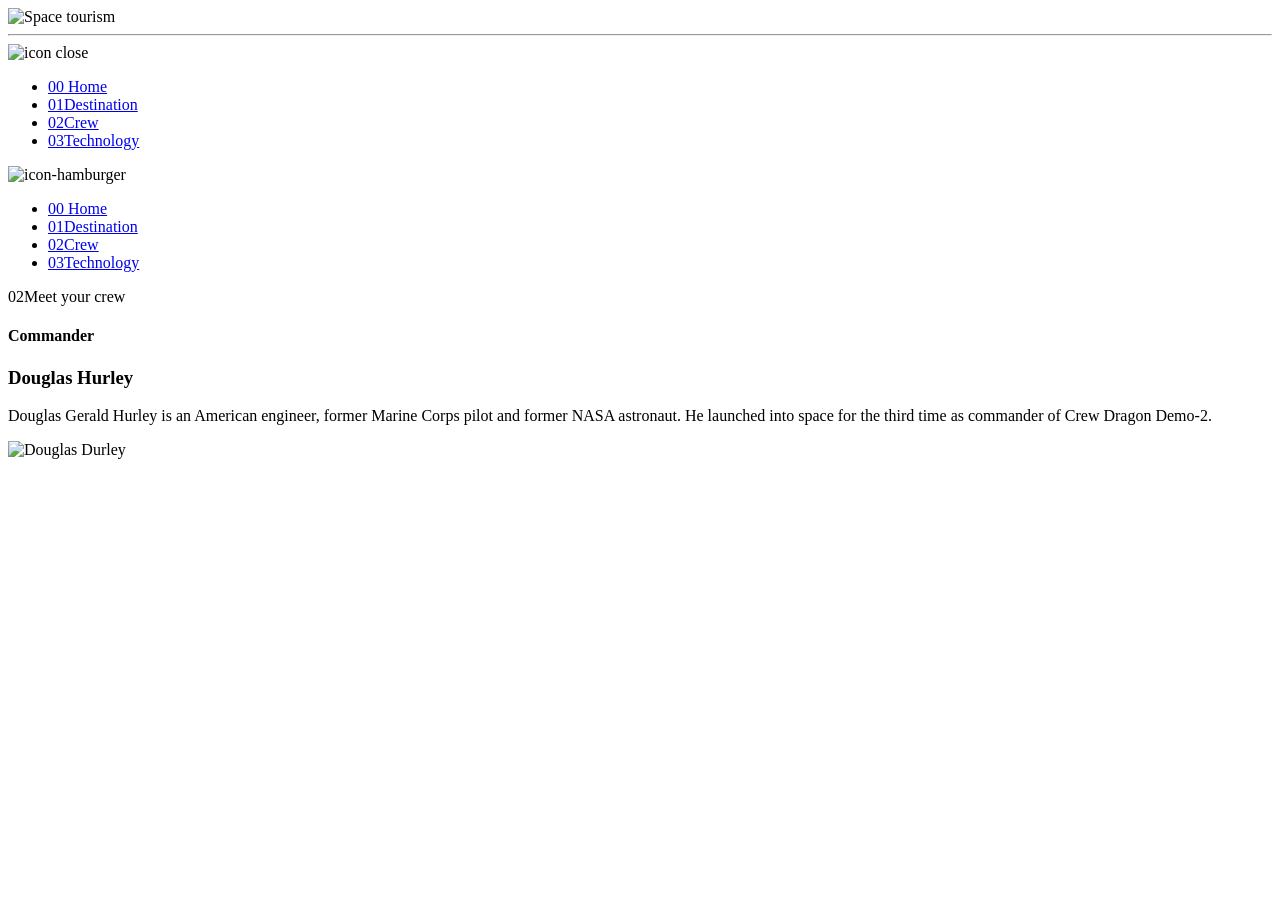
==== crew-commander.html @ 63378a89 "Add files via upload" ====
<!DOCTYPE html>
<html lang="en">
  <meta charset="UTF-8" />
  <meta name="description" content="Frontend Mentor,Space tourism website" />
    <meta
      name="keywords"
      content="Space tourism website, HTML, CSS, JavaScript, SASS, SCSS"
    />
    <meta name="author" content="Frontend Mentor,Coded by sabbir ahmed" />
    <meta name="viewport" content="width=device-width, initial-scale=1.0" />
    <link
      rel="icon"
      type="image/png"
      sizes="32x32"
      href="./assets/favicon-32x32.png"
    />
    <link rel="preconnect" href="https://fonts.googleapis.com" />
    <link rel="preconnect" href="https://fonts.gstatic.com" crossorigin />
    <link
      href="https://fonts.googleapis.com/css2?family=Bellefair&display=swap"
      rel="stylesheet"
    />
    <link
      href="https://fonts.googleapis.com/css2?family=Barlow&display=swap"
      rel="stylesheet"
    />

    <link rel="stylesheet" href="css/style.css" />
    <title>Frontend Mentor | Sabbir Ahmed | Space tourism website</title>
  </head>
  <body>
    <div class="crew-container">
      <header class="header">
        <img src="assets/shared/logo.svg" alt="Space tourism" class="logo" />
        <div class="horizontal-bar">
          <hr />
        </div>
        <div class="nav-bar-mobile nav-mobile-hide">
          <nav class="nav-mobile">
            <img
              src="assets/shared/icon-close.svg"
              alt="icon close"
              class="icon-close"
            />
            <ul class="moble-nav">
              <li class="moble-nav__item">
                <a href="index.html" class="moble-nav__link">
                  <span>00</span> Home
                </a>
              </li>
              <li class="moble-nav__item">
                <a href="destination-moon.html" class="moble-nav__link">
                  <span>01</span>Destination
                </a>
              </li>
              <li class="moble-nav__item">
                <a href="crew-commander.html" class="moble-nav__link active">
                  <span>02</span>Crew
                </a>
              </li>
              <li class="moble-nav__item">
                <a href="technology-vehicle.html" class="moble-nav__link">
                  <span>03</span>Technology
                </a>
              </li>
            </ul>
          </nav>
        </div>
        <div class="nav-bar">
          <img
            src="assets/shared/icon-hamburger.svg"
            alt="icon-hamburger"
            class="icon-hamburger"
          />
          <nav class="nav">
            <ul class="header-nav">
              <li class="header-nav__item">
                <a href="index.html" class="header-nav__link">
                  <span>00</span> Home
                </a>
              </li>
              <li class="header-nav__item">
                <a href="destination-moon.html" class="header-nav__link">
                  <span>01</span>Destination
                </a>
              </li>
              <li class="header-nav__item">
                <a href="crew-commander.html" class="header-nav__link active">
                  <span>02</span>Crew
                </a>
              </li>
              <li class="header-nav__item">
                <a href="technology-vehicle.html" class="header-nav__link">
                  <span>03</span>Technology
                </a>
              </li>
            </ul>
          </nav>
        </div>
      </header>
      <main class="main">
        <div class="crew-details-container">
          <div class="crew-details">
            <div class="subheading-box">
              <div class="subheading-primary">
                <span class="subheading-no">02</span>Meet your crew
              </div>
            </div>
            <div class="crew-details__box">
              <div class="crew-details__information">             
              <h4 class="heading-quartary subheading-color-light">Commander</h4>
              <h3 class="heading-tertiary">Douglas Hurley</h3>
              <div class="paragraph-text-box">
              <p class="paragraph">
                Douglas Gerald Hurley is an American engineer, former Marine Corps pilot 
                and former NASA astronaut. He launched into space for the third time as 
                commander of Crew Dragon Demo-2.
              </p>
            </div>
              <div class="crew-details__options">
               <a href="crew-commander.html" class="options-link atcive"><span class="optins-item"></span></a>
               <a href="crew-specialist.html" class="options-link"><span class="optins-item"></span></a>
               <a href="crew-pilot.html" class="options-link"><span class="optins-item"></span></a>
               <a href="crew-engineer.html" class="options-link"><span class="optins-item"></span></a>
              </div>
            </div>
            <div class="crew-details__img-box">
              <img
                src="/assets/crew/image-douglas-hurley.png"
                alt="Douglas Durley"
                class="crew-details__img"
              />
            </div>
          </div>
          </div>
        </div>
      </main>
      <footer class="footer"></footer>
    </div>
    <script src="/js/script.js"></script>
    <script>
      function myFunction(x) {
        const crewDetailsImg = document.querySelector(
          ".crew-details__img"
        );
        if (x.matches) {
          // If media query matches
          crewDetailsImg.src = "assets/crew/image-douglas-hurley.webp";
          console.log(crewDetailsImg);
        } else {
          crewDetailsImg.src = "assets/crew/image-douglas-hurley.png";
        }
      }
      var x = window.matchMedia("(max-width: 600px)");
      myFunction(x); // Call listener function at run time
      x.addListener(myFunction); // Attach listener function on state changes
    </script>
  </body>
</html>
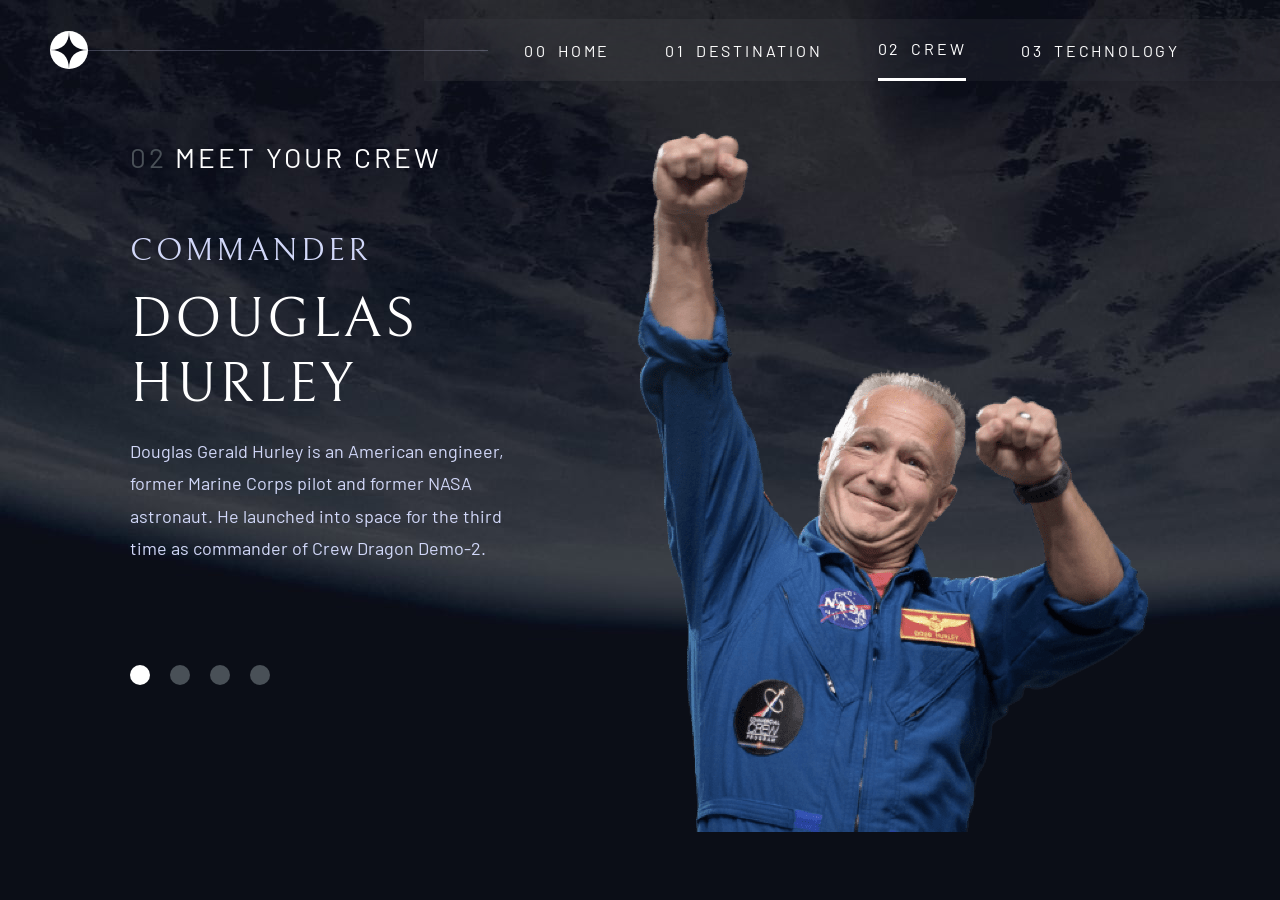
==== commit 4698a52a: "Add files via upload" ====
--- a/crew-commander.html
+++ b/crew-commander.html
@@ -126,7 +126,7 @@
             </div>
             <div class="crew-details__img-box">
               <img
-                src="/assets/crew/image-douglas-hurley.png"
+                src="assets/crew/image-douglas-hurley.png"
                 alt="Douglas Durley"
                 class="crew-details__img"
               />
@@ -137,7 +137,7 @@
       </main>
       <footer class="footer"></footer>
     </div>
-    <script src="/js/script.js"></script>
+    <script src="js/script.js"></script>
     <script>
       function myFunction(x) {
         const crewDetailsImg = document.querySelector(
--- a/css/style.css
+++ b/css/style.css
@@ -0,0 +1,1078 @@
+/*BASE-Base Variables with mixins and palceholders*/
+*,
+*::after,
+*::before {
+  padding: 0;
+  margin: 0;
+  box-sizing: inherit;
+}
+
+html {
+  box-sizing: border-box;
+  font-size: 62.5%;
+}
+@media only screen and (max-width: 75em) {
+  html {
+    font-size: 50%;
+  }
+}
+
+:root {
+  --color-primary: hsl(230, 35%, 7%);
+  --color-primary-dark: #495057;
+  --color-primary-light: hsl(231, 77%, 90%);
+  --color-white: #ffffff;
+  --color-black: #000000;
+  --shadow-dark: 0 2rem 4rem rgba(0, 0, 0, 0.3);
+}
+
+body {
+  font-family: "Barlow", sans-serif;
+  font-weight: 400;
+  font-size: 1.6rem;
+  color: var(--color-white);
+  margin: 0 auto;
+}
+
+.heading-primary {
+  font-family: "Bellefair", serif;
+  font-size: 15rem;
+  text-transform: uppercase;
+  font-weight: 400;
+  margin-bottom: 1.8rem;
+}
+@media only screen and (max-width: 24.44em) {
+  .heading-primary {
+    font-size: 8rem;
+  }
+}
+
+.heading-secondary {
+  font-family: "Bellefair", serif;
+  font-size: 10rem;
+  text-transform: uppercase;
+  font-weight: 400;
+  margin-bottom: 1.8rem;
+}
+@media only screen and (max-width: 37.5em) {
+  .heading-secondary {
+    font-size: 8rem;
+  }
+}
+@media only screen and (max-width: 24.44em) {
+  .heading-secondary {
+    font-size: 5.6rem;
+  }
+}
+
+.heading-tertiary {
+  font-family: "Bellefair", serif;
+  font-size: 5.6rem;
+  text-transform: uppercase;
+  font-weight: 400;
+  letter-spacing: 3px;
+  margin-bottom: 1.8rem;
+}
+@media only screen and (max-width: 37.5em) {
+  .heading-tertiary {
+    font-size: 3.2rem;
+  }
+}
+@media only screen and (max-width: 24.44em) {
+  .heading-tertiary {
+    font-size: 2.4rem;
+  }
+}
+
+.heading-quartary {
+  font-family: "Bellefair", serif;
+  font-size: 3.2rem;
+  text-transform: uppercase;
+  font-weight: 400;
+  letter-spacing: 3px;
+  margin-bottom: 1.8rem;
+}
+@media only screen and (max-width: 56.25em) {
+  .heading-quartary {
+    font-size: 2rem;
+  }
+}
+@media only screen and (max-width: 24.44em) {
+  .heading-quartary {
+    font-size: 1.6rem;
+  }
+}
+
+.subheading-primary {
+  font-size: 2.8rem;
+  text-transform: uppercase;
+  font-weight: 400;
+  letter-spacing: 3px;
+  margin-bottom: 1.8rem;
+}
+@media only screen and (max-width: 56.25em) {
+  .subheading-primary {
+    font-size: 2rem;
+  }
+}
+@media only screen and (max-width: 24.44em) {
+  .subheading-primary {
+    font-size: 1.4rem;
+    letter-spacing: 1px;
+  }
+}
+
+.subheading-no {
+  color: var(--color-primary-dark);
+  margin-right: 0.8rem;
+}
+
+.subheading-color-light {
+  color: var(--color-primary-light);
+}
+
+.subheading-heading-secondary {
+  font-family: Barlow;
+  font-size: 18px;
+  font-weight: 400;
+  line-height: 32px;
+  letter-spacing: 0px;
+  text-align: left;
+  font-size: 1.4rem;
+  color: var(--color-primary-light);
+  text-transform: uppercase;
+  font-weight: 400;
+  letter-spacing: 3px;
+  margin-bottom: 1.8rem;
+}
+
+.paragraph-text-box {
+  width: 75%;
+}
+@media only screen and (max-width: 56.25em) {
+  .paragraph-text-box {
+    width: 50%;
+  }
+}
+@media only screen and (max-width: 37.5em) {
+  .paragraph-text-box {
+    width: 100%;
+  }
+}
+
+.paragraph {
+  font-size: 1.8rem;
+  line-height: 1.8;
+  color: var(--color-primary-light);
+}
+
+.text-center {
+  text-align: center;
+}
+
+.image {
+  width: 100%;
+  background-position: center center;
+  background-size: cover;
+  background-repeat: no-repeat;
+}
+
+.image {
+  background-image: url("");
+}
+
+/*FRAMEWORK-Structure and layout files*/
+.home-container {
+  width: 100%;
+  min-height: 100vh;
+  margin: 0 auto;
+  background-image: url("../assets/home/background-home-desktop.jpg");
+  background-size: cover;
+  background-repeat: no-repeat;
+}
+@media only screen and (max-width: 56.25em) {
+  .home-container {
+    background-position: center center;
+    background-size: cover;
+    background-image: url("../assets/home/background-home-tablet.jpg");
+  }
+}
+@media only screen and (max-width: 37.5em) {
+  .home-container {
+    background-image: url("../assets/home/background-home-mobile.jpg");
+  }
+}
+
+.header {
+  height: 10rem;
+  margin: 0 0 0 5rem;
+}
+@media only screen and (max-width: 56.25em) {
+  .header {
+    height: 6.4rem;
+  }
+}
+@media only screen and (max-width: 37.5em) {
+  .header {
+    margin: 0 0 0 2rem;
+  }
+}
+
+.destination-container {
+  width: 100%;
+  min-height: 100vh;
+  margin: 0 auto;
+  background-image: url("../assets/destination/background-destination-desktop.jpg");
+  background-size: cover;
+  background-repeat: no-repeat;
+}
+@media only screen and (max-width: 56.25em) {
+  .destination-container {
+    background-position: center center;
+    background-size: cover;
+    background-image: url("/assets/destination/background-destination-tablet.jpg");
+  }
+}
+@media only screen and (max-width: 37.5em) {
+  .destination-container {
+    background-image: url("/assets/destination/background-destination-mobile.jpg");
+  }
+}
+
+.destination-details-container {
+  max-width: 144rem;
+  margin: 0 14rem;
+}
+@media only screen and (max-width: 56.25em) {
+  .destination-details-container {
+    margin: 0;
+  }
+}
+@media only screen and (max-width: 37.5em) {
+  .destination-details-container {
+    margin: 0 5rem;
+  }
+}
+@media only screen and (max-width: 37.5em) {
+  .destination-details-container {
+    margin: 0 2rem;
+  }
+}
+
+.crew-container {
+  width: 100%;
+  min-height: 100vh;
+  margin: 0 auto;
+  background-image: url("/assets/crew/background-crew-desktop.jpg");
+  background-size: cover;
+  background-repeat: no-repeat;
+}
+@media only screen and (max-width: 56.25em) {
+  .crew-container {
+    background-position: center center;
+    background-size: cover;
+    background-image: url("/assets/crew/background-crew-tablet.jpg");
+  }
+}
+@media only screen and (max-width: 37.5em) {
+  .crew-container {
+    background-image: url("/assets/crew/background-crew-mobile.jpg");
+  }
+}
+
+.crew-details-container {
+  max-width: 144rem;
+  margin: 0 13rem;
+}
+@media only screen and (max-width: 56.25em) {
+  .crew-details-container {
+    margin: 0 5rem;
+  }
+}
+@media only screen and (max-width: 37.5em) {
+  .crew-details-container {
+    margin: 0 2rem;
+  }
+}
+
+.technology-container {
+  width: 100%;
+  min-height: 100vh;
+  margin: 0 auto;
+  background-image: url("../assets/technology/background-technology-desktop.jpg");
+  background-size: cover;
+  background-repeat: no-repeat;
+}
+@media only screen and (max-width: 56.25em) {
+  .technology-container {
+    background-position: center center;
+    background-size: cover;
+    background-image: url("../assets/technology/background-technology-tablet.jpg");
+  }
+}
+@media only screen and (max-width: 37.5em) {
+  .technology-container {
+    background-image: url("../assets/technology/background-technology-mobile.jpg");
+  }
+}
+
+.technology-details-container {
+  max-width: 144rem;
+  margin: 0 0 0 13rem;
+}
+@media only screen and (max-width: 56.25em) {
+  .technology-details-container {
+    margin: 0;
+  }
+}
+
+/*Component-header and another files*/
+.header {
+  margin: 0 auto;
+  font-size: 1.6rem;
+  display: flex;
+  justify-content: space-between;
+  align-items: center;
+}
+.header .logo {
+  height: 3.8rem;
+  cursor: pointer;
+  transition: all 0.2s;
+  margin-left: 5rem;
+}
+.header .logo:hover {
+  transform: translateY(-2px) scale(1.08);
+}
+@media only screen and (max-width: 56.25em) {
+  .header .logo {
+    margin-top: 2rem;
+  }
+}
+@media only screen and (max-width: 37.5em) {
+  .header .logo {
+    margin-left: 3rem;
+  }
+}
+@media only screen and (max-width: 90em) {
+  .header .horizontal-bar {
+    width: 48rem;
+    margin-right: -5%;
+    z-index: 300;
+  }
+}
+@media only screen and (max-width: 56.25em) {
+  .header .horizontal-bar {
+    display: none;
+    opacity: 0;
+    height: 0;
+    width: 0;
+  }
+}
+.header hr {
+  border: none;
+  border-bottom: 1px solid var(--color-primary-light);
+  background: #ffffff;
+  mix-blend-mode: normal;
+  opacity: 0.25;
+}
+.header .icon-hamburger {
+  display: none;
+  opacity: 0;
+  height: 0;
+  width: 0;
+}
+@media only screen and (max-width: 37.5em) {
+  .header .icon-hamburger {
+    display: block;
+    opacity: 1;
+    height: 2.8rem;
+    width: auto;
+    margin-top: 2rem;
+    margin-right: 3rem;
+  }
+  .header .icon-hamburger:hover {
+    transform: translateY(-2px) scale(1.08);
+  }
+}
+.header .nav {
+  background: rgba(255, 255, 255, 0.04);
+  backdrop-filter: blur(4.77rem);
+  padding: 0 10rem;
+}
+@media only screen and (max-width: 56.25em) {
+  .header .nav {
+    padding: 0 5rem;
+  }
+}
+@media only screen and (max-width: 37.5em) {
+  .header .nav {
+    display: none;
+    opacity: 0;
+    height: 0;
+    width: 0;
+  }
+}
+.header .header-nav {
+  list-style: none;
+  display: flex;
+  align-items: center;
+  gap: 5rem;
+}
+@media only screen and (max-width: 56.25em) {
+  .header .header-nav {
+    gap: 4rem;
+  }
+}
+.header .header-nav__item {
+  position: relative;
+  color: var(--color-white);
+}
+.header .header-nav__item:not(:last-child) {
+  margin-right: 0.5rem;
+}
+.header .header-nav__item::before {
+  content: "";
+  position: absolute;
+  top: 0;
+  left: 0;
+  height: 100%;
+  width: 1px;
+  border-bottom: 3px solid var(--color-white);
+  transform: scaleY(0);
+  transition: transform 0.2s, width 0.4s cubic-bezier(1, 0, 0, 1) 0.2s,
+    background-color 0.2s;
+}
+.header .header-nav__item:hover::before {
+  transform: scaleY(1);
+  width: 100%;
+}
+.header .header-nav__item:active::before {
+  background-color: var(--color-white);
+}
+.header .header-nav__link:link,
+.header .header-nav__link:visited {
+  font-size: 1.6rem;
+  letter-spacing: 2.8px;
+  color: var(--color-white);
+  text-decoration: none;
+  text-transform: uppercase;
+  display: block;
+  padding: 2rem 0;
+  display: flex;
+  align-items: center;
+  gap: 1rem;
+  position: relative;
+  z-index: 100;
+}
+@media only screen and (max-width: 56.25em) {
+  .header .header-nav__link:link span,
+  .header .header-nav__link:visited span {
+    display: none;
+  }
+}
+.header .header-nav__link:hover,
+.header .header-nav__link:active {
+  color: var(--color-white);
+}
+.header .active {
+  border-bottom: 3px solid var(--color-white);
+}
+
+.nav-bar-mobile {
+  display: flex;
+  flex-direction: column;
+  position: absolute;
+  top: 0;
+  right: 0;
+}
+.nav-bar-mobile .icon-close {
+  width: 2rem;
+  height: auto;
+  position: relative;
+  top: 2rem;
+  left: 22rem;
+  margin-bottom: 10rem;
+  cursor: pointer;
+}
+.nav-bar-mobile .nav-mobile {
+  background: rgba(255, 255, 255, 0.04);
+  backdrop-filter: blur(4.77rem);
+  padding: 0 10rem 0 4rem;
+  width: 100%;
+  height: 100vh;
+  z-index: 400;
+}
+.nav-bar-mobile .moble-nav {
+  list-style: none;
+  display: flex;
+  flex-direction: column;
+  align-items: flex-start;
+  gap: 2rem;
+}
+.nav-bar-mobile .moble-nav__item {
+  position: relative;
+  color: var(--color-white);
+}
+.nav-bar-mobile .moble-nav__item:not(:last-child) {
+  margin-right: 0.5rem;
+}
+.nav-bar-mobile .moble-nav__item::before {
+  content: "";
+  position: absolute;
+  top: 0;
+  left: 0;
+  height: 100%;
+  width: 1px;
+  border-bottom: 3px solid var(--color-white);
+  transform: scaleY(0);
+  transition: transform 0.2s, width 0.4s cubic-bezier(1, 0, 0, 1) 0.2s,
+    background-color 0.2s;
+}
+.nav-bar-mobile .moble-nav__item:hover::before {
+  transform: scaleY(1);
+  width: 100%;
+}
+.nav-bar-mobile .moble-nav__item:active::before {
+  background-color: var(--color-white);
+}
+.nav-bar-mobile .moble-nav__link:link,
+.nav-bar-mobile .moble-nav__link:visited {
+  font-size: 1.6rem;
+  letter-spacing: 2.8px;
+  color: var(--color-white);
+  text-decoration: none;
+  text-transform: uppercase;
+  display: block;
+  padding: 2rem 0;
+  display: flex;
+  align-items: center;
+  gap: 1rem;
+  position: relative;
+  z-index: 100;
+}
+.nav-bar-mobile .moble-nav__link:hover,
+.nav-bar-mobile .moble-nav__link:active {
+  color: var(--color-white);
+}
+.nav-bar-mobile .active {
+  border-bottom: 3px solid var(--color-white);
+}
+
+.nav-mobile-hide {
+  visibility: hidden;
+  opacity: 0;
+  transition: all 0.2s;
+}
+
+@media only screen and (max-width: 37.5em) {
+  .nav-mobile-show {
+    visibility: visible;
+    opacity: 1;
+    transition: all 0.2s;
+  }
+}
+
+.hero {
+  max-width: 144rem;
+  display: flex;
+  align-items: center;
+  justify-content: center;
+  margin: 0 15rem;
+  gap: 20rem;
+}
+@media only screen and (max-width: 69em) {
+  .hero {
+    gap: 15rem;
+    margin: 0 10rem;
+  }
+}
+@media only screen and (max-width: 56.25em) {
+  .hero {
+    gap: 0;
+    margin: 0;
+    flex-direction: column;
+    text-align: center;
+  }
+}
+.hero__text-box {
+  flex: 1;
+  margin: 15rem 0;
+}
+@media only screen and (max-width: 37.5em) {
+  .hero__text-box {
+    margin-top: 8rem;
+    margin-bottom: 10rem;
+  }
+}
+.hero .paragraph-text-box {
+  width: 100%;
+  display: inline-block;
+}
+@media only screen and (max-width: 56.25em) {
+  .hero .paragraph-text-box {
+    width: 50%;
+  }
+}
+@media only screen and (max-width: 37.5em) {
+  .hero .paragraph-text-box {
+    width: 90%;
+  }
+}
+.hero__cta {
+  flex: 1;
+  display: flex;
+  align-items: center;
+  justify-content: center;
+  margin: 15rem 0;
+}
+@media only screen and (max-width: 56.25em) {
+  .hero__cta {
+    margin: 0;
+    margin-bottom: 10rem;
+  }
+}
+@media only screen and (max-width: 37.5em) {
+  .hero__cta {
+    margin-bottom: 5rem;
+  }
+}
+
+.btn {
+  border: none;
+  cursor: pointer;
+}
+.btn,
+.btn:link,
+.btn:visited {
+  text-transform: uppercase;
+  text-decoration: none;
+  font-size: 3.2rem;
+  font-weight: 400;
+  letter-spacing: 2px;
+  width: 27.4rem;
+  height: 27.4rem;
+  display: inline-block;
+  border-radius: 50%;
+  transition: all 0.2s;
+}
+.btn:hover {
+  box-shadow: 0 0 0 5rem rgba(11, 13, 23, 0.3);
+}
+
+.destination-details {
+  display: flex;
+  align-items: center;
+  margin-top: 5rem;
+}
+@media only screen and (max-width: 56.25em) {
+  .destination-details {
+    flex-direction: column;
+    text-align: center;
+  }
+}
+.destination-details__img-box {
+  width: 100%;
+  flex: 1;
+}
+.destination-details__img {
+  width: 45rem;
+}
+@media only screen and (max-width: 37.5em) {
+  .destination-details__img {
+    width: 100%;
+  }
+}
+.destination-details__box {
+  flex: 1;
+}
+@media only screen and (max-width: 56.25em) {
+  .destination-details__box {
+    width: 100%;
+    display: flex;
+    flex-direction: column;
+    align-items: center;
+  }
+}
+.destination-details .destination-nav {
+  color: var(--color-white);
+  margin-bottom: 2rem;
+  overflow: hidden;
+}
+@media only screen and (max-width: 56.25em) {
+  .destination-details .destination-nav {
+    text-align: center;
+  }
+}
+.destination-details .destination-details-nav {
+  list-style: none;
+  display: flex;
+  align-items: center;
+  gap: 5rem;
+}
+@media only screen and (max-width: 56.25em) {
+  .destination-details .destination-details-nav {
+    justify-content: center;
+    text-align: center;
+    margin: 3rem 0;
+  }
+}
+@media only screen and (max-width: 37.5em) {
+  .destination-details .destination-details-nav {
+    gap: 4rem;
+  }
+}
+@media only screen and (max-width: 24.44em) {
+  .destination-details .destination-details-nav {
+    gap: 1.4rem;
+  }
+}
+.destination-details .destination-details-nav__item {
+  position: relative;
+  color: var(--color-white);
+}
+.destination-details .destination-details-nav__item:not(:last-child) {
+  margin-right: 0.5rem;
+}
+.destination-details .destination-details-nav__item::before {
+  content: "";
+  position: absolute;
+  top: 0;
+  left: 0;
+  height: 100%;
+  width: 1px;
+  border-bottom: 3px solid var(--color-white);
+  transform: scaleY(0);
+  transition: transform 0.2s, width 0.4s cubic-bezier(1, 0, 0, 1) 0.2s,
+    background-color 0.2s;
+}
+.destination-details .destination-details-nav__item:hover::before {
+  transform: scaleY(1);
+  width: 100%;
+  text-align: center;
+}
+.destination-details .destination-details-nav__item:active::before {
+  background-color: var(--color-white);
+}
+.destination-details .destination-details-nav__link:link,
+.destination-details .destination-details-nav__link:visited {
+  font-size: 1.6rem;
+  letter-spacing: 2.7px;
+  color: var(--color-white);
+  text-align: center;
+  text-decoration: none;
+  text-transform: uppercase;
+  display: block;
+  padding: 1.8rem 0;
+  display: flex;
+  align-items: center;
+  gap: 1rem;
+  position: relative;
+  z-index: 100;
+}
+.destination-details .destination-details-nav__link:hover,
+.destination-details .destination-details-nav__link:active {
+  color: var(--color-white);
+}
+.destination-details hr {
+  border: none;
+  border-bottom: 1px solid var(--color-primary-light);
+  margin-top: 4rem;
+  width: 70%;
+}
+@media only screen and (max-width: 56.25em) {
+  .destination-details hr {
+    width: 60%;
+    text-align: center;
+  }
+}
+@media only screen and (max-width: 37.5em) {
+  .destination-details hr {
+    width: 100%;
+  }
+}
+.destination-details__options {
+  display: flex;
+  align-items: center;
+  gap: 10rem;
+  margin-top: 2.8rem;
+  justify-content: flex-start;
+  margin-bottom: 10rem;
+}
+@media only screen and (max-width: 56.25em) {
+  .destination-details__options {
+    justify-content: center;
+  }
+}
+@media only screen and (max-width: 37.5em) {
+  .destination-details__options {
+    flex-direction: column;
+    gap: 1rem;
+  }
+}
+.destination-details__margin-reset {
+  margin: 0;
+}
+.destination-details__option-one {
+  margin: 0;
+  display: flex;
+  flex-direction: column;
+  align-items: center;
+  gap: 0;
+}
+.destination-details__option-two {
+  display: flex;
+  flex-direction: column;
+  gap: 0;
+  align-items: center;
+}
+.destination-details .active {
+  border-bottom: 3px solid var(--color-white);
+}
+
+.subheading-box {
+  margin: 4rem 0;
+}
+@media only screen and (max-width: 56.25em) {
+  .subheading-box {
+    margin: 0;
+    margin-top: 5rem;
+    margin-bottom: 8rem;
+    text-align: left;
+  }
+}
+@media only screen and (max-width: 37.5em) {
+  .subheading-box {
+    margin-left: 0 !important;
+    width: 100%;
+  }
+}
+
+.crew-details {
+  display: flex;
+  flex-direction: column;
+}
+.crew-details__box {
+  width: 100%;
+  display: flex;
+}
+@media only screen and (max-width: 56.25em) {
+  .crew-details__box {
+    flex-direction: column;
+    text-align: center;
+    align-items: center;
+  }
+}
+@media only screen and (max-width: 37.5em) {
+  .crew-details__box {
+    margin-bottom: 5rem;
+  }
+}
+.crew-details__information {
+  display: flex;
+  flex-direction: column;
+}
+@media only screen and (max-width: 56.25em) {
+  .crew-details__information {
+    text-align: center;
+    align-items: center;
+  }
+}
+.crew-details__img-box {
+  flex: 1;
+  margin-top: -10rem;
+  margin-bottom: -1px;
+}
+@media only screen and (max-width: 56.25em) {
+  .crew-details__img-box {
+    width: 100%;
+    margin-top: 0;
+  }
+}
+@media only screen and (max-width: 37.5em) {
+  .crew-details__img-box {
+    margin: 0;
+    text-align: center;
+    order: -1;
+  }
+}
+.crew-details__img {
+  width: 51.4rem;
+  height: auto;
+}
+@media only screen and (max-width: 37.5em) {
+  .crew-details__img {
+    width: 100%;
+    height: auto;
+  }
+}
+.crew-details__options {
+  display: flex;
+  gap: 2rem;
+  margin-top: 10rem;
+}
+@media only screen and (max-width: 56.25em) {
+  .crew-details__options {
+    justify-content: center;
+    margin: 5rem 0;
+  }
+}
+@media only screen and (max-width: 37.5em) {
+  .crew-details__options {
+    order: -1;
+  }
+}
+.crew-details .options-link {
+  height: 2rem;
+  width: 2rem;
+  border-radius: 50%;
+  display: inline-block;
+  background-color: var(--color-primary-dark);
+  transition: all 0.2s;
+}
+.crew-details .options-link:hover {
+  background-color: var(--color-white);
+  transform: translateY(-2px) scale(1.05);
+}
+.crew-details .atcive {
+  background-color: var(--color-white);
+}
+.crew-details .subheading-box {
+  margin: 4rem 0;
+}
+@media only screen and (max-width: 56.25em) {
+  .crew-details .subheading-box {
+    margin: 0;
+    margin-top: 5rem;
+    margin-bottom: 8rem;
+    text-align: left;
+  }
+}
+@media only screen and (max-width: 37.5em) {
+  .crew-details .subheading-box {
+    width: 100%;
+    margin-bottom: 5rem;
+    text-align: center;
+  }
+}
+
+.technology-details {
+  display: flex;
+  gap: 5rem;
+}
+@media only screen and (max-width: 56.25em) {
+  .technology-details {
+    flex-direction: column-reverse;
+    gap: 0;
+    align-items: center;
+  }
+}
+.technology-details__box {
+  width: 100%;
+  margin-top: 10rem;
+}
+@media only screen and (max-width: 56.25em) {
+  .technology-details__box {
+    margin-top: 0;
+  }
+}
+.technology-details__img-box {
+  width: 100%;
+  margin-bottom: 10rem;
+  border-radius: 3px;
+  display: flex;
+  justify-content: flex-end;
+}
+@media only screen and (max-width: 56.25em) {
+  .technology-details__img-box {
+    margin-bottom: 5rem;
+  }
+}
+.technology-details__img {
+  width: 100%;
+}
+@media only screen and (max-width: 56.25em) {
+  .technology-details__img {
+    height: 40rem;
+  }
+}
+.technology-details__text-box {
+  display: flex;
+  gap: 3rem;
+  justify-content: center;
+}
+@media only screen and (max-width: 56.25em) {
+  .technology-details__text-box {
+    width: 100%;
+    flex-direction: column;
+    text-align: center;
+  }
+}
+@media only screen and (max-width: 56.25em) {
+  .technology-details__text {
+    display: flex;
+    flex-direction: column;
+    align-items: center;
+  }
+}
+.technology-details__options {
+  display: flex;
+  flex-direction: column;
+  gap: 5rem;
+}
+@media only screen and (max-width: 56.25em) {
+  .technology-details__options {
+    flex-direction: row;
+    justify-content: center;
+  }
+}
+.technology-details .options-link {
+  width: 8rem;
+  height: 8rem;
+  border-radius: 50%;
+  display: flex;
+  align-items: center;
+  justify-content: center;
+  text-align: center;
+  font-size: 2.8rem;
+  color: var(--color-white);
+  border: 1px solid var(--color-primary-dark);
+  background-color: transparent;
+  background: rgba(255, 255, 255, 0.04);
+  text-decoration: none;
+  transition: all 0.2s;
+}
+.technology-details .options-link:hover {
+  background-color: var(--color-white);
+  color: var(--color-primary);
+  transform: translateY(-2px) scale(1.05);
+}
+.technology-details .active {
+  background-color: var(--color-white);
+  color: var(--color-primary);
+}
+.technology-details .paragraph-text-box {
+  width: 100%;
+}
+@media only screen and (max-width: 56.25em) {
+  .technology-details .paragraph-text-box {
+    width: 60%;
+    margin-bottom: 10rem;
+  }
+}
+@media only screen and (max-width: 37.5em) {
+  .technology-details .paragraph-text-box {
+    width: 95%;
+  }
+}
+
+@media only screen and (max-width: 56.25em) {
+  .subheading-box {
+    margin-left: 5rem;
+  }
+}
+
+@media only screen and (max-width: 37.5em) {
+  .subheading-box {
+    text-align: center;
+  }
+}
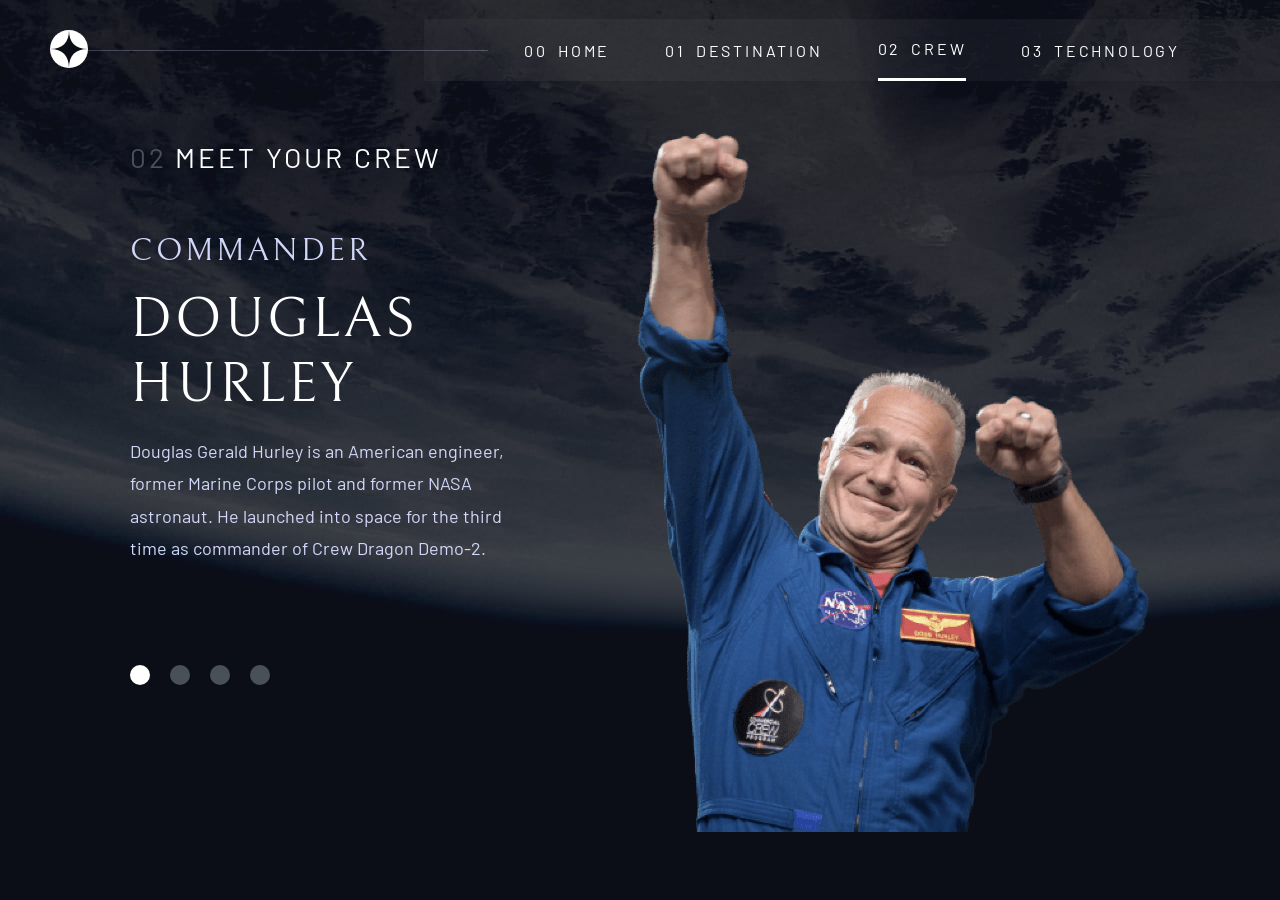
==== commit 1f2494b4: "Add files via upload" ====
--- a/crew-commander.html
+++ b/crew-commander.html
@@ -31,7 +31,9 @@
   <body>
     <div class="crew-container">
       <header class="header">
-        <img src="assets/shared/logo.svg" alt="Space tourism" class="logo" />
+        <a href="index.html" class="logo-link"
+        ><img src="assets/shared/logo.svg" alt="Space tourism" class="logo"
+      /></a>
         <div class="horizontal-bar">
           <hr />
         </div>
--- a/css/style.css
+++ b/css/style.css
@@ -1,1078 +1 @@
-/*BASE-Base Variables with mixins and palceholders*/
-*,
-*::after,
-*::before {
-  padding: 0;
-  margin: 0;
-  box-sizing: inherit;
-}
-
-html {
-  box-sizing: border-box;
-  font-size: 62.5%;
-}
-@media only screen and (max-width: 75em) {
-  html {
-    font-size: 50%;
-  }
-}
-
-:root {
-  --color-primary: hsl(230, 35%, 7%);
-  --color-primary-dark: #495057;
-  --color-primary-light: hsl(231, 77%, 90%);
-  --color-white: #ffffff;
-  --color-black: #000000;
-  --shadow-dark: 0 2rem 4rem rgba(0, 0, 0, 0.3);
-}
-
-body {
-  font-family: "Barlow", sans-serif;
-  font-weight: 400;
-  font-size: 1.6rem;
-  color: var(--color-white);
-  margin: 0 auto;
-}
-
-.heading-primary {
-  font-family: "Bellefair", serif;
-  font-size: 15rem;
-  text-transform: uppercase;
-  font-weight: 400;
-  margin-bottom: 1.8rem;
-}
-@media only screen and (max-width: 24.44em) {
-  .heading-primary {
-    font-size: 8rem;
-  }
-}
-
-.heading-secondary {
-  font-family: "Bellefair", serif;
-  font-size: 10rem;
-  text-transform: uppercase;
-  font-weight: 400;
-  margin-bottom: 1.8rem;
-}
-@media only screen and (max-width: 37.5em) {
-  .heading-secondary {
-    font-size: 8rem;
-  }
-}
-@media only screen and (max-width: 24.44em) {
-  .heading-secondary {
-    font-size: 5.6rem;
-  }
-}
-
-.heading-tertiary {
-  font-family: "Bellefair", serif;
-  font-size: 5.6rem;
-  text-transform: uppercase;
-  font-weight: 400;
-  letter-spacing: 3px;
-  margin-bottom: 1.8rem;
-}
-@media only screen and (max-width: 37.5em) {
-  .heading-tertiary {
-    font-size: 3.2rem;
-  }
-}
-@media only screen and (max-width: 24.44em) {
-  .heading-tertiary {
-    font-size: 2.4rem;
-  }
-}
-
-.heading-quartary {
-  font-family: "Bellefair", serif;
-  font-size: 3.2rem;
-  text-transform: uppercase;
-  font-weight: 400;
-  letter-spacing: 3px;
-  margin-bottom: 1.8rem;
-}
-@media only screen and (max-width: 56.25em) {
-  .heading-quartary {
-    font-size: 2rem;
-  }
-}
-@media only screen and (max-width: 24.44em) {
-  .heading-quartary {
-    font-size: 1.6rem;
-  }
-}
-
-.subheading-primary {
-  font-size: 2.8rem;
-  text-transform: uppercase;
-  font-weight: 400;
-  letter-spacing: 3px;
-  margin-bottom: 1.8rem;
-}
-@media only screen and (max-width: 56.25em) {
-  .subheading-primary {
-    font-size: 2rem;
-  }
-}
-@media only screen and (max-width: 24.44em) {
-  .subheading-primary {
-    font-size: 1.4rem;
-    letter-spacing: 1px;
-  }
-}
-
-.subheading-no {
-  color: var(--color-primary-dark);
-  margin-right: 0.8rem;
-}
-
-.subheading-color-light {
-  color: var(--color-primary-light);
-}
-
-.subheading-heading-secondary {
-  font-family: Barlow;
-  font-size: 18px;
-  font-weight: 400;
-  line-height: 32px;
-  letter-spacing: 0px;
-  text-align: left;
-  font-size: 1.4rem;
-  color: var(--color-primary-light);
-  text-transform: uppercase;
-  font-weight: 400;
-  letter-spacing: 3px;
-  margin-bottom: 1.8rem;
-}
-
-.paragraph-text-box {
-  width: 75%;
-}
-@media only screen and (max-width: 56.25em) {
-  .paragraph-text-box {
-    width: 50%;
-  }
-}
-@media only screen and (max-width: 37.5em) {
-  .paragraph-text-box {
-    width: 100%;
-  }
-}
-
-.paragraph {
-  font-size: 1.8rem;
-  line-height: 1.8;
-  color: var(--color-primary-light);
-}
-
-.text-center {
-  text-align: center;
-}
-
-.image {
-  width: 100%;
-  background-position: center center;
-  background-size: cover;
-  background-repeat: no-repeat;
-}
-
-.image {
-  background-image: url("");
-}
-
-/*FRAMEWORK-Structure and layout files*/
-.home-container {
-  width: 100%;
-  min-height: 100vh;
-  margin: 0 auto;
-  background-image: url("../assets/home/background-home-desktop.jpg");
-  background-size: cover;
-  background-repeat: no-repeat;
-}
-@media only screen and (max-width: 56.25em) {
-  .home-container {
-    background-position: center center;
-    background-size: cover;
-    background-image: url("../assets/home/background-home-tablet.jpg");
-  }
-}
-@media only screen and (max-width: 37.5em) {
-  .home-container {
-    background-image: url("../assets/home/background-home-mobile.jpg");
-  }
-}
-
-.header {
-  height: 10rem;
-  margin: 0 0 0 5rem;
-}
-@media only screen and (max-width: 56.25em) {
-  .header {
-    height: 6.4rem;
-  }
-}
-@media only screen and (max-width: 37.5em) {
-  .header {
-    margin: 0 0 0 2rem;
-  }
-}
-
-.destination-container {
-  width: 100%;
-  min-height: 100vh;
-  margin: 0 auto;
-  background-image: url("../assets/destination/background-destination-desktop.jpg");
-  background-size: cover;
-  background-repeat: no-repeat;
-}
-@media only screen and (max-width: 56.25em) {
-  .destination-container {
-    background-position: center center;
-    background-size: cover;
-    background-image: url("/assets/destination/background-destination-tablet.jpg");
-  }
-}
-@media only screen and (max-width: 37.5em) {
-  .destination-container {
-    background-image: url("/assets/destination/background-destination-mobile.jpg");
-  }
-}
-
-.destination-details-container {
-  max-width: 144rem;
-  margin: 0 14rem;
-}
-@media only screen and (max-width: 56.25em) {
-  .destination-details-container {
-    margin: 0;
-  }
-}
-@media only screen and (max-width: 37.5em) {
-  .destination-details-container {
-    margin: 0 5rem;
-  }
-}
-@media only screen and (max-width: 37.5em) {
-  .destination-details-container {
-    margin: 0 2rem;
-  }
-}
-
-.crew-container {
-  width: 100%;
-  min-height: 100vh;
-  margin: 0 auto;
-  background-image: url("/assets/crew/background-crew-desktop.jpg");
-  background-size: cover;
-  background-repeat: no-repeat;
-}
-@media only screen and (max-width: 56.25em) {
-  .crew-container {
-    background-position: center center;
-    background-size: cover;
-    background-image: url("/assets/crew/background-crew-tablet.jpg");
-  }
-}
-@media only screen and (max-width: 37.5em) {
-  .crew-container {
-    background-image: url("/assets/crew/background-crew-mobile.jpg");
-  }
-}
-
-.crew-details-container {
-  max-width: 144rem;
-  margin: 0 13rem;
-}
-@media only screen and (max-width: 56.25em) {
-  .crew-details-container {
-    margin: 0 5rem;
-  }
-}
-@media only screen and (max-width: 37.5em) {
-  .crew-details-container {
-    margin: 0 2rem;
-  }
-}
-
-.technology-container {
-  width: 100%;
-  min-height: 100vh;
-  margin: 0 auto;
-  background-image: url("../assets/technology/background-technology-desktop.jpg");
-  background-size: cover;
-  background-repeat: no-repeat;
-}
-@media only screen and (max-width: 56.25em) {
-  .technology-container {
-    background-position: center center;
-    background-size: cover;
-    background-image: url("../assets/technology/background-technology-tablet.jpg");
-  }
-}
-@media only screen and (max-width: 37.5em) {
-  .technology-container {
-    background-image: url("../assets/technology/background-technology-mobile.jpg");
-  }
-}
-
-.technology-details-container {
-  max-width: 144rem;
-  margin: 0 0 0 13rem;
-}
-@media only screen and (max-width: 56.25em) {
-  .technology-details-container {
-    margin: 0;
-  }
-}
-
-/*Component-header and another files*/
-.header {
-  margin: 0 auto;
-  font-size: 1.6rem;
-  display: flex;
-  justify-content: space-between;
-  align-items: center;
-}
-.header .logo {
-  height: 3.8rem;
-  cursor: pointer;
-  transition: all 0.2s;
-  margin-left: 5rem;
-}
-.header .logo:hover {
-  transform: translateY(-2px) scale(1.08);
-}
-@media only screen and (max-width: 56.25em) {
-  .header .logo {
-    margin-top: 2rem;
-  }
-}
-@media only screen and (max-width: 37.5em) {
-  .header .logo {
-    margin-left: 3rem;
-  }
-}
-@media only screen and (max-width: 90em) {
-  .header .horizontal-bar {
-    width: 48rem;
-    margin-right: -5%;
-    z-index: 300;
-  }
-}
-@media only screen and (max-width: 56.25em) {
-  .header .horizontal-bar {
-    display: none;
-    opacity: 0;
-    height: 0;
-    width: 0;
-  }
-}
-.header hr {
-  border: none;
-  border-bottom: 1px solid var(--color-primary-light);
-  background: #ffffff;
-  mix-blend-mode: normal;
-  opacity: 0.25;
-}
-.header .icon-hamburger {
-  display: none;
-  opacity: 0;
-  height: 0;
-  width: 0;
-}
-@media only screen and (max-width: 37.5em) {
-  .header .icon-hamburger {
-    display: block;
-    opacity: 1;
-    height: 2.8rem;
-    width: auto;
-    margin-top: 2rem;
-    margin-right: 3rem;
-  }
-  .header .icon-hamburger:hover {
-    transform: translateY(-2px) scale(1.08);
-  }
-}
-.header .nav {
-  background: rgba(255, 255, 255, 0.04);
-  backdrop-filter: blur(4.77rem);
-  padding: 0 10rem;
-}
-@media only screen and (max-width: 56.25em) {
-  .header .nav {
-    padding: 0 5rem;
-  }
-}
-@media only screen and (max-width: 37.5em) {
-  .header .nav {
-    display: none;
-    opacity: 0;
-    height: 0;
-    width: 0;
-  }
-}
-.header .header-nav {
-  list-style: none;
-  display: flex;
-  align-items: center;
-  gap: 5rem;
-}
-@media only screen and (max-width: 56.25em) {
-  .header .header-nav {
-    gap: 4rem;
-  }
-}
-.header .header-nav__item {
-  position: relative;
-  color: var(--color-white);
-}
-.header .header-nav__item:not(:last-child) {
-  margin-right: 0.5rem;
-}
-.header .header-nav__item::before {
-  content: "";
-  position: absolute;
-  top: 0;
-  left: 0;
-  height: 100%;
-  width: 1px;
-  border-bottom: 3px solid var(--color-white);
-  transform: scaleY(0);
-  transition: transform 0.2s, width 0.4s cubic-bezier(1, 0, 0, 1) 0.2s,
-    background-color 0.2s;
-}
-.header .header-nav__item:hover::before {
-  transform: scaleY(1);
-  width: 100%;
-}
-.header .header-nav__item:active::before {
-  background-color: var(--color-white);
-}
-.header .header-nav__link:link,
-.header .header-nav__link:visited {
-  font-size: 1.6rem;
-  letter-spacing: 2.8px;
-  color: var(--color-white);
-  text-decoration: none;
-  text-transform: uppercase;
-  display: block;
-  padding: 2rem 0;
-  display: flex;
-  align-items: center;
-  gap: 1rem;
-  position: relative;
-  z-index: 100;
-}
-@media only screen and (max-width: 56.25em) {
-  .header .header-nav__link:link span,
-  .header .header-nav__link:visited span {
-    display: none;
-  }
-}
-.header .header-nav__link:hover,
-.header .header-nav__link:active {
-  color: var(--color-white);
-}
-.header .active {
-  border-bottom: 3px solid var(--color-white);
-}
-
-.nav-bar-mobile {
-  display: flex;
-  flex-direction: column;
-  position: absolute;
-  top: 0;
-  right: 0;
-}
-.nav-bar-mobile .icon-close {
-  width: 2rem;
-  height: auto;
-  position: relative;
-  top: 2rem;
-  left: 22rem;
-  margin-bottom: 10rem;
-  cursor: pointer;
-}
-.nav-bar-mobile .nav-mobile {
-  background: rgba(255, 255, 255, 0.04);
-  backdrop-filter: blur(4.77rem);
-  padding: 0 10rem 0 4rem;
-  width: 100%;
-  height: 100vh;
-  z-index: 400;
-}
-.nav-bar-mobile .moble-nav {
-  list-style: none;
-  display: flex;
-  flex-direction: column;
-  align-items: flex-start;
-  gap: 2rem;
-}
-.nav-bar-mobile .moble-nav__item {
-  position: relative;
-  color: var(--color-white);
-}
-.nav-bar-mobile .moble-nav__item:not(:last-child) {
-  margin-right: 0.5rem;
-}
-.nav-bar-mobile .moble-nav__item::before {
-  content: "";
-  position: absolute;
-  top: 0;
-  left: 0;
-  height: 100%;
-  width: 1px;
-  border-bottom: 3px solid var(--color-white);
-  transform: scaleY(0);
-  transition: transform 0.2s, width 0.4s cubic-bezier(1, 0, 0, 1) 0.2s,
-    background-color 0.2s;
-}
-.nav-bar-mobile .moble-nav__item:hover::before {
-  transform: scaleY(1);
-  width: 100%;
-}
-.nav-bar-mobile .moble-nav__item:active::before {
-  background-color: var(--color-white);
-}
-.nav-bar-mobile .moble-nav__link:link,
-.nav-bar-mobile .moble-nav__link:visited {
-  font-size: 1.6rem;
-  letter-spacing: 2.8px;
-  color: var(--color-white);
-  text-decoration: none;
-  text-transform: uppercase;
-  display: block;
-  padding: 2rem 0;
-  display: flex;
-  align-items: center;
-  gap: 1rem;
-  position: relative;
-  z-index: 100;
-}
-.nav-bar-mobile .moble-nav__link:hover,
-.nav-bar-mobile .moble-nav__link:active {
-  color: var(--color-white);
-}
-.nav-bar-mobile .active {
-  border-bottom: 3px solid var(--color-white);
-}
-
-.nav-mobile-hide {
-  visibility: hidden;
-  opacity: 0;
-  transition: all 0.2s;
-}
-
-@media only screen and (max-width: 37.5em) {
-  .nav-mobile-show {
-    visibility: visible;
-    opacity: 1;
-    transition: all 0.2s;
-  }
-}
-
-.hero {
-  max-width: 144rem;
-  display: flex;
-  align-items: center;
-  justify-content: center;
-  margin: 0 15rem;
-  gap: 20rem;
-}
-@media only screen and (max-width: 69em) {
-  .hero {
-    gap: 15rem;
-    margin: 0 10rem;
-  }
-}
-@media only screen and (max-width: 56.25em) {
-  .hero {
-    gap: 0;
-    margin: 0;
-    flex-direction: column;
-    text-align: center;
-  }
-}
-.hero__text-box {
-  flex: 1;
-  margin: 15rem 0;
-}
-@media only screen and (max-width: 37.5em) {
-  .hero__text-box {
-    margin-top: 8rem;
-    margin-bottom: 10rem;
-  }
-}
-.hero .paragraph-text-box {
-  width: 100%;
-  display: inline-block;
-}
-@media only screen and (max-width: 56.25em) {
-  .hero .paragraph-text-box {
-    width: 50%;
-  }
-}
-@media only screen and (max-width: 37.5em) {
-  .hero .paragraph-text-box {
-    width: 90%;
-  }
-}
-.hero__cta {
-  flex: 1;
-  display: flex;
-  align-items: center;
-  justify-content: center;
-  margin: 15rem 0;
-}
-@media only screen and (max-width: 56.25em) {
-  .hero__cta {
-    margin: 0;
-    margin-bottom: 10rem;
-  }
-}
-@media only screen and (max-width: 37.5em) {
-  .hero__cta {
-    margin-bottom: 5rem;
-  }
-}
-
-.btn {
-  border: none;
-  cursor: pointer;
-}
-.btn,
-.btn:link,
-.btn:visited {
-  text-transform: uppercase;
-  text-decoration: none;
-  font-size: 3.2rem;
-  font-weight: 400;
-  letter-spacing: 2px;
-  width: 27.4rem;
-  height: 27.4rem;
-  display: inline-block;
-  border-radius: 50%;
-  transition: all 0.2s;
-}
-.btn:hover {
-  box-shadow: 0 0 0 5rem rgba(11, 13, 23, 0.3);
-}
-
-.destination-details {
-  display: flex;
-  align-items: center;
-  margin-top: 5rem;
-}
-@media only screen and (max-width: 56.25em) {
-  .destination-details {
-    flex-direction: column;
-    text-align: center;
-  }
-}
-.destination-details__img-box {
-  width: 100%;
-  flex: 1;
-}
-.destination-details__img {
-  width: 45rem;
-}
-@media only screen and (max-width: 37.5em) {
-  .destination-details__img {
-    width: 100%;
-  }
-}
-.destination-details__box {
-  flex: 1;
-}
-@media only screen and (max-width: 56.25em) {
-  .destination-details__box {
-    width: 100%;
-    display: flex;
-    flex-direction: column;
-    align-items: center;
-  }
-}
-.destination-details .destination-nav {
-  color: var(--color-white);
-  margin-bottom: 2rem;
-  overflow: hidden;
-}
-@media only screen and (max-width: 56.25em) {
-  .destination-details .destination-nav {
-    text-align: center;
-  }
-}
-.destination-details .destination-details-nav {
-  list-style: none;
-  display: flex;
-  align-items: center;
-  gap: 5rem;
-}
-@media only screen and (max-width: 56.25em) {
-  .destination-details .destination-details-nav {
-    justify-content: center;
-    text-align: center;
-    margin: 3rem 0;
-  }
-}
-@media only screen and (max-width: 37.5em) {
-  .destination-details .destination-details-nav {
-    gap: 4rem;
-  }
-}
-@media only screen and (max-width: 24.44em) {
-  .destination-details .destination-details-nav {
-    gap: 1.4rem;
-  }
-}
-.destination-details .destination-details-nav__item {
-  position: relative;
-  color: var(--color-white);
-}
-.destination-details .destination-details-nav__item:not(:last-child) {
-  margin-right: 0.5rem;
-}
-.destination-details .destination-details-nav__item::before {
-  content: "";
-  position: absolute;
-  top: 0;
-  left: 0;
-  height: 100%;
-  width: 1px;
-  border-bottom: 3px solid var(--color-white);
-  transform: scaleY(0);
-  transition: transform 0.2s, width 0.4s cubic-bezier(1, 0, 0, 1) 0.2s,
-    background-color 0.2s;
-}
-.destination-details .destination-details-nav__item:hover::before {
-  transform: scaleY(1);
-  width: 100%;
-  text-align: center;
-}
-.destination-details .destination-details-nav__item:active::before {
-  background-color: var(--color-white);
-}
-.destination-details .destination-details-nav__link:link,
-.destination-details .destination-details-nav__link:visited {
-  font-size: 1.6rem;
-  letter-spacing: 2.7px;
-  color: var(--color-white);
-  text-align: center;
-  text-decoration: none;
-  text-transform: uppercase;
-  display: block;
-  padding: 1.8rem 0;
-  display: flex;
-  align-items: center;
-  gap: 1rem;
-  position: relative;
-  z-index: 100;
-}
-.destination-details .destination-details-nav__link:hover,
-.destination-details .destination-details-nav__link:active {
-  color: var(--color-white);
-}
-.destination-details hr {
-  border: none;
-  border-bottom: 1px solid var(--color-primary-light);
-  margin-top: 4rem;
-  width: 70%;
-}
-@media only screen and (max-width: 56.25em) {
-  .destination-details hr {
-    width: 60%;
-    text-align: center;
-  }
-}
-@media only screen and (max-width: 37.5em) {
-  .destination-details hr {
-    width: 100%;
-  }
-}
-.destination-details__options {
-  display: flex;
-  align-items: center;
-  gap: 10rem;
-  margin-top: 2.8rem;
-  justify-content: flex-start;
-  margin-bottom: 10rem;
-}
-@media only screen and (max-width: 56.25em) {
-  .destination-details__options {
-    justify-content: center;
-  }
-}
-@media only screen and (max-width: 37.5em) {
-  .destination-details__options {
-    flex-direction: column;
-    gap: 1rem;
-  }
-}
-.destination-details__margin-reset {
-  margin: 0;
-}
-.destination-details__option-one {
-  margin: 0;
-  display: flex;
-  flex-direction: column;
-  align-items: center;
-  gap: 0;
-}
-.destination-details__option-two {
-  display: flex;
-  flex-direction: column;
-  gap: 0;
-  align-items: center;
-}
-.destination-details .active {
-  border-bottom: 3px solid var(--color-white);
-}
-
-.subheading-box {
-  margin: 4rem 0;
-}
-@media only screen and (max-width: 56.25em) {
-  .subheading-box {
-    margin: 0;
-    margin-top: 5rem;
-    margin-bottom: 8rem;
-    text-align: left;
-  }
-}
-@media only screen and (max-width: 37.5em) {
-  .subheading-box {
-    margin-left: 0 !important;
-    width: 100%;
-  }
-}
-
-.crew-details {
-  display: flex;
-  flex-direction: column;
-}
-.crew-details__box {
-  width: 100%;
-  display: flex;
-}
-@media only screen and (max-width: 56.25em) {
-  .crew-details__box {
-    flex-direction: column;
-    text-align: center;
-    align-items: center;
-  }
-}
-@media only screen and (max-width: 37.5em) {
-  .crew-details__box {
-    margin-bottom: 5rem;
-  }
-}
-.crew-details__information {
-  display: flex;
-  flex-direction: column;
-}
-@media only screen and (max-width: 56.25em) {
-  .crew-details__information {
-    text-align: center;
-    align-items: center;
-  }
-}
-.crew-details__img-box {
-  flex: 1;
-  margin-top: -10rem;
-  margin-bottom: -1px;
-}
-@media only screen and (max-width: 56.25em) {
-  .crew-details__img-box {
-    width: 100%;
-    margin-top: 0;
-  }
-}
-@media only screen and (max-width: 37.5em) {
-  .crew-details__img-box {
-    margin: 0;
-    text-align: center;
-    order: -1;
-  }
-}
-.crew-details__img {
-  width: 51.4rem;
-  height: auto;
-}
-@media only screen and (max-width: 37.5em) {
-  .crew-details__img {
-    width: 100%;
-    height: auto;
-  }
-}
-.crew-details__options {
-  display: flex;
-  gap: 2rem;
-  margin-top: 10rem;
-}
-@media only screen and (max-width: 56.25em) {
-  .crew-details__options {
-    justify-content: center;
-    margin: 5rem 0;
-  }
-}
-@media only screen and (max-width: 37.5em) {
-  .crew-details__options {
-    order: -1;
-  }
-}
-.crew-details .options-link {
-  height: 2rem;
-  width: 2rem;
-  border-radius: 50%;
-  display: inline-block;
-  background-color: var(--color-primary-dark);
-  transition: all 0.2s;
-}
-.crew-details .options-link:hover {
-  background-color: var(--color-white);
-  transform: translateY(-2px) scale(1.05);
-}
-.crew-details .atcive {
-  background-color: var(--color-white);
-}
-.crew-details .subheading-box {
-  margin: 4rem 0;
-}
-@media only screen and (max-width: 56.25em) {
-  .crew-details .subheading-box {
-    margin: 0;
-    margin-top: 5rem;
-    margin-bottom: 8rem;
-    text-align: left;
-  }
-}
-@media only screen and (max-width: 37.5em) {
-  .crew-details .subheading-box {
-    width: 100%;
-    margin-bottom: 5rem;
-    text-align: center;
-  }
-}
-
-.technology-details {
-  display: flex;
-  gap: 5rem;
-}
-@media only screen and (max-width: 56.25em) {
-  .technology-details {
-    flex-direction: column-reverse;
-    gap: 0;
-    align-items: center;
-  }
-}
-.technology-details__box {
-  width: 100%;
-  margin-top: 10rem;
-}
-@media only screen and (max-width: 56.25em) {
-  .technology-details__box {
-    margin-top: 0;
-  }
-}
-.technology-details__img-box {
-  width: 100%;
-  margin-bottom: 10rem;
-  border-radius: 3px;
-  display: flex;
-  justify-content: flex-end;
-}
-@media only screen and (max-width: 56.25em) {
-  .technology-details__img-box {
-    margin-bottom: 5rem;
-  }
-}
-.technology-details__img {
-  width: 100%;
-}
-@media only screen and (max-width: 56.25em) {
-  .technology-details__img {
-    height: 40rem;
-  }
-}
-.technology-details__text-box {
-  display: flex;
-  gap: 3rem;
-  justify-content: center;
-}
-@media only screen and (max-width: 56.25em) {
-  .technology-details__text-box {
-    width: 100%;
-    flex-direction: column;
-    text-align: center;
-  }
-}
-@media only screen and (max-width: 56.25em) {
-  .technology-details__text {
-    display: flex;
-    flex-direction: column;
-    align-items: center;
-  }
-}
-.technology-details__options {
-  display: flex;
-  flex-direction: column;
-  gap: 5rem;
-}
-@media only screen and (max-width: 56.25em) {
-  .technology-details__options {
-    flex-direction: row;
-    justify-content: center;
-  }
-}
-.technology-details .options-link {
-  width: 8rem;
-  height: 8rem;
-  border-radius: 50%;
-  display: flex;
-  align-items: center;
-  justify-content: center;
-  text-align: center;
-  font-size: 2.8rem;
-  color: var(--color-white);
-  border: 1px solid var(--color-primary-dark);
-  background-color: transparent;
-  background: rgba(255, 255, 255, 0.04);
-  text-decoration: none;
-  transition: all 0.2s;
-}
-.technology-details .options-link:hover {
-  background-color: var(--color-white);
-  color: var(--color-primary);
-  transform: translateY(-2px) scale(1.05);
-}
-.technology-details .active {
-  background-color: var(--color-white);
-  color: var(--color-primary);
-}
-.technology-details .paragraph-text-box {
-  width: 100%;
-}
-@media only screen and (max-width: 56.25em) {
-  .technology-details .paragraph-text-box {
-    width: 60%;
-    margin-bottom: 10rem;
-  }
-}
-@media only screen and (max-width: 37.5em) {
-  .technology-details .paragraph-text-box {
-    width: 95%;
-  }
-}
-
-@media only screen and (max-width: 56.25em) {
-  .subheading-box {
-    margin-left: 5rem;
-  }
-}
-
-@media only screen and (max-width: 37.5em) {
-  .subheading-box {
-    text-align: center;
-  }
-}
+*,*::after,*::before{padding:0;margin:0;box-sizing:inherit}html{box-sizing:border-box;font-size:62.5%}@media only screen and (max-width: 75em){html{font-size:50%}}:root{--color-primary: hsl(230, 35%, 7%);--color-primary-dark: #495057;--color-primary-light: hsl(231, 77%, 90%);--color-white: #ffffff;--color-black: #000000;--shadow-dark: 0 2rem 4rem rgba(0, 0, 0, 0.3)}body{font-family:"Barlow", sans-serif;font-weight:400;font-size:1.6rem;color:var(--color-white);margin:0 auto}.heading-primary{font-family:"Bellefair", serif;font-size:15rem;text-transform:uppercase;font-weight:400;margin-bottom:1.8rem}@media only screen and (max-width: 24.44em){.heading-primary{font-size:8rem}}.heading-secondary{font-family:"Bellefair", serif;font-size:10rem;text-transform:uppercase;font-weight:400;margin-bottom:1.8rem}@media only screen and (max-width: 37.5em){.heading-secondary{font-size:8rem}}@media only screen and (max-width: 24.44em){.heading-secondary{font-size:5.6rem}}.heading-tertiary{font-family:"Bellefair", serif;font-size:5.6rem;text-transform:uppercase;font-weight:400;letter-spacing:3px;margin-bottom:1.8rem}@media only screen and (max-width: 37.5em){.heading-tertiary{font-size:3.2rem}}@media only screen and (max-width: 24.44em){.heading-tertiary{font-size:2.4rem}}.heading-quartary{font-family:"Bellefair", serif;font-size:3.2rem;text-transform:uppercase;font-weight:400;letter-spacing:3px;margin-bottom:1.8rem}@media only screen and (max-width: 56.25em){.heading-quartary{font-size:2rem}}@media only screen and (max-width: 24.44em){.heading-quartary{font-size:1.6rem}}.subheading-primary{font-size:2.8rem;text-transform:uppercase;font-weight:400;letter-spacing:3px;margin-bottom:1.8rem}@media only screen and (max-width: 56.25em){.subheading-primary{font-size:2rem}}@media only screen and (max-width: 24.44em){.subheading-primary{font-size:1.4rem;letter-spacing:1px}}.subheading-no{color:var(--color-primary-dark);margin-right:0.8rem}.subheading-color-light{color:var(--color-primary-light)}.subheading-heading-secondary{font-family:Barlow;font-size:18px;font-weight:400;line-height:32px;letter-spacing:0px;text-align:left;font-size:1.4rem;color:var(--color-primary-light);text-transform:uppercase;font-weight:400;letter-spacing:3px;margin-bottom:1.8rem}.paragraph-text-box{width:75%}@media only screen and (max-width: 56.25em){.paragraph-text-box{width:50%}}@media only screen and (max-width: 37.5em){.paragraph-text-box{width:100%}}.paragraph{font-size:1.8rem;line-height:1.8;color:var(--color-primary-light)}.text-center{text-align:center}.image{width:100%;background-position:center center;background-size:cover;background-repeat:no-repeat}.image{background-image:url("")}.home-container{width:100%;min-height:100vh;margin:0 auto;background-image:url("../assets/home/background-home-desktop.jpg");background-size:cover;background-repeat:no-repeat}@media only screen and (max-width: 56.25em){.home-container{background-position:center center;background-size:cover;background-image:url("../assets/home/background-home-tablet.jpg")}}@media only screen and (max-width: 37.5em){.home-container{background-image:url("../assets/home/background-home-mobile.jpg")}}.header{height:10rem;margin:0 0 0 5rem}@media only screen and (max-width: 56.25em){.header{height:6.4rem}}@media only screen and (max-width: 37.5em){.header{margin:0 0 0 2rem}}.destination-container{width:100%;min-height:100vh;margin:0 auto;background-image:url("../assets/destination/background-destination-desktop.jpg");background-size:cover;background-repeat:no-repeat}@media only screen and (max-width: 56.25em){.destination-container{background-position:center center;background-size:cover;background-image:url("../assets/destination/background-destination-tablet.jpg")}}@media only screen and (max-width: 37.5em){.destination-container{background-image:url("../assets/destination/background-destination-mobile.jpg")}}.destination-details-container{max-width:144rem;margin:0 14rem}@media only screen and (max-width: 56.25em){.destination-details-container{margin:0}}@media only screen and (max-width: 37.5em){.destination-details-container{margin:0 5rem}}@media only screen and (max-width: 37.5em){.destination-details-container{margin:0 2rem}}.crew-container{width:100%;min-height:100vh;margin:0 auto;background-image:url("../assets/crew/background-crew-desktop.jpg");background-size:cover;background-repeat:no-repeat}@media only screen and (max-width: 56.25em){.crew-container{background-position:center center;background-size:cover;background-image:url("../assets/crew/background-crew-tablet.jpg")}}@media only screen and (max-width: 37.5em){.crew-container{background-image:url("../assets/crew/background-crew-mobile.jpg")}}.crew-details-container{max-width:144rem;margin:0 13rem}@media only screen and (max-width: 56.25em){.crew-details-container{margin:0 5rem}}@media only screen and (max-width: 37.5em){.crew-details-container{margin:0 2rem}}.technology-container{width:100%;min-height:100vh;margin:0 auto;background-image:url("../assets/technology/background-technology-desktop.jpg");background-size:cover;background-repeat:no-repeat}@media only screen and (max-width: 56.25em){.technology-container{background-position:center center;background-size:cover;background-image:url("../assets/technology/background-technology-tablet.jpg")}}@media only screen and (max-width: 37.5em){.technology-container{background-image:url("../assets/technology/background-technology-mobile.jpg")}}.technology-details-container{max-width:144rem;margin:0 0 0 13rem}@media only screen and (max-width: 56.25em){.technology-details-container{margin:0}}.header{margin:0 auto;font-size:1.6rem;display:flex;justify-content:space-between;align-items:center}.header .logo{height:3.8rem;cursor:pointer;transition:all 0.2s;margin-left:5rem}.header .logo:hover{transform:translateY(-2px) scale(1.08)}@media only screen and (max-width: 56.25em){.header .logo{margin-top:2rem}}@media only screen and (max-width: 37.5em){.header .logo{margin-left:3rem}}@media only screen and (max-width: 90em){.header .horizontal-bar{width:48rem;margin-right:-5%;z-index:300}}@media only screen and (max-width: 56.25em){.header .horizontal-bar{display:none;opacity:0;height:0;width:0}}.header hr{border:none;border-bottom:1px solid var(--color-primary-light);background:#ffffff;mix-blend-mode:normal;opacity:0.25}.header .icon-hamburger{display:none;opacity:0;height:0;width:0}@media only screen and (max-width: 37.5em){.header .icon-hamburger{display:block;opacity:1;height:2.8rem;width:auto;margin-top:2rem;margin-right:3rem}.header .icon-hamburger:hover{transform:translateY(-2px) scale(1.08)}}.header .nav{background:rgba(255,255,255,0.04);-webkit-backdrop-filter:blur(4.77rem);backdrop-filter:blur(4.77rem);padding:0 10rem}@media only screen and (max-width: 56.25em){.header .nav{padding:0 5rem}}@media only screen and (max-width: 37.5em){.header .nav{display:none;opacity:0;height:0;width:0}}.header .header-nav{list-style:none;display:flex;align-items:center;gap:5rem}@media only screen and (max-width: 56.25em){.header .header-nav{gap:4rem}}.header .header-nav__item{position:relative;color:var(--color-white)}.header .header-nav__item:not(:last-child){margin-right:0.5rem}.header .header-nav__item::before{content:"";position:absolute;top:0;left:0;height:100%;width:1px;border-bottom:3px solid var(--color-white);transform:scaleY(0);transition:transform 0.2s,width 0.4s cubic-bezier(1, 0, 0, 1) 0.2s,background-color 0.2s}.header .header-nav__item:hover::before{transform:scaleY(1);width:100%}.header .header-nav__item:active::before{background-color:var(--color-white)}.header .header-nav__link:link,.header .header-nav__link:visited{font-size:1.6rem;letter-spacing:2.8px;color:var(--color-white);text-decoration:none;text-transform:uppercase;display:block;padding:2rem 0;display:flex;align-items:center;gap:1rem;position:relative;z-index:100}@media only screen and (max-width: 56.25em){.header .header-nav__link:link span,.header .header-nav__link:visited span{display:none}}.header .header-nav__link:hover,.header .header-nav__link:active{color:var(--color-white)}.header .active{border-bottom:3px solid var(--color-white)}.nav-bar-mobile{display:flex;flex-direction:column;position:absolute;top:0;right:0}.nav-bar-mobile .icon-close{width:2rem;height:auto;position:relative;top:2rem;left:22rem;margin-bottom:10rem;cursor:pointer}.nav-bar-mobile .nav-mobile{background:rgba(255,255,255,0.04);-webkit-backdrop-filter:blur(4.77rem);backdrop-filter:blur(4.77rem);padding:0 10rem 0 4rem;width:100%;height:100vh;z-index:400}.nav-bar-mobile .moble-nav{list-style:none;display:flex;flex-direction:column;align-items:flex-start;gap:2rem}.nav-bar-mobile .moble-nav__item{position:relative;color:var(--color-white)}.nav-bar-mobile .moble-nav__item:not(:last-child){margin-right:0.5rem}.nav-bar-mobile .moble-nav__item::before{content:"";position:absolute;top:0;left:0;height:100%;width:1px;border-bottom:3px solid var(--color-white);transform:scaleY(0);transition:transform 0.2s,width 0.4s cubic-bezier(1, 0, 0, 1) 0.2s,background-color 0.2s}.nav-bar-mobile .moble-nav__item:hover::before{transform:scaleY(1);width:100%}.nav-bar-mobile .moble-nav__item:active::before{background-color:var(--color-white)}.nav-bar-mobile .moble-nav__link:link,.nav-bar-mobile .moble-nav__link:visited{font-size:1.6rem;letter-spacing:2.8px;color:var(--color-white);text-decoration:none;text-transform:uppercase;display:block;padding:2rem 0;display:flex;align-items:center;gap:1rem;position:relative;z-index:100}.nav-bar-mobile .moble-nav__link:hover,.nav-bar-mobile .moble-nav__link:active{color:var(--color-white)}.nav-bar-mobile .active{border-bottom:3px solid var(--color-white)}.nav-mobile-hide{visibility:hidden;opacity:0;transition:all 0.2s}@media only screen and (max-width: 37.5em){.nav-mobile-show{visibility:visible;opacity:1;transition:all 0.2s}}.hero{max-width:144rem;display:flex;align-items:center;justify-content:center;margin:0 15rem;gap:20rem}@media only screen and (max-width: 69em){.hero{gap:15rem;margin:0 10rem}}@media only screen and (max-width: 56.25em){.hero{gap:0;margin:0;flex-direction:column;text-align:center}}.hero__text-box{flex:1;margin:15rem 0}@media only screen and (max-width: 37.5em){.hero__text-box{margin-top:8rem;margin-bottom:10rem}}.hero .paragraph-text-box{width:100%;display:inline-block}@media only screen and (max-width: 56.25em){.hero .paragraph-text-box{width:50%}}@media only screen and (max-width: 37.5em){.hero .paragraph-text-box{width:90%}}.hero__cta{flex:1;display:flex;align-items:center;justify-content:center;margin:15rem 0}@media only screen and (max-width: 56.25em){.hero__cta{margin:0;margin-bottom:10rem}}@media only screen and (max-width: 37.5em){.hero__cta{margin-bottom:5rem}}.btn{border:none;cursor:pointer}.btn,.btn:link,.btn:visited{color:var(--color-primary);text-transform:uppercase;text-decoration:none;font-size:3.2rem;font-weight:400;letter-spacing:2px;width:27.4rem;height:27.4rem;display:inline-block;border-radius:50%;transition:all 0.2s}.btn:hover{box-shadow:0 0 0 5rem rgba(11,13,23,0.4)}.destination-details{display:flex;align-items:center;margin-top:5rem}@media only screen and (max-width: 56.25em){.destination-details{flex-direction:column;text-align:center}}.destination-details__img-box{width:100%;flex:1}.destination-details__img{width:45rem}@media only screen and (max-width: 37.5em){.destination-details__img{width:100%}}.destination-details__box{flex:1}@media only screen and (max-width: 56.25em){.destination-details__box{width:100%;display:flex;flex-direction:column;align-items:center}}.destination-details .destination-nav{color:var(--color-white);margin-bottom:2rem;overflow:hidden}@media only screen and (max-width: 56.25em){.destination-details .destination-nav{text-align:center}}.destination-details .destination-details-nav{list-style:none;display:flex;align-items:center;gap:5rem}@media only screen and (max-width: 56.25em){.destination-details .destination-details-nav{justify-content:center;text-align:center;margin:3rem 0}}@media only screen and (max-width: 37.5em){.destination-details .destination-details-nav{gap:4rem}}@media only screen and (max-width: 24.44em){.destination-details .destination-details-nav{gap:1.4rem}}.destination-details .destination-details-nav__item{position:relative;color:var(--color-white)}.destination-details .destination-details-nav__item:not(:last-child){margin-right:0.5rem}.destination-details .destination-details-nav__item::before{content:"";position:absolute;top:0;left:0;height:100%;width:1px;border-bottom:3px solid var(--color-white);transform:scaleY(0);transition:transform 0.2s,width 0.4s cubic-bezier(1, 0, 0, 1) 0.2s,background-color 0.2s}.destination-details .destination-details-nav__item:hover::before{transform:scaleY(1);width:100%;text-align:center}.destination-details .destination-details-nav__item:active::before{background-color:var(--color-white)}.destination-details .destination-details-nav__link:link,.destination-details .destination-details-nav__link:visited{font-size:1.6rem;letter-spacing:2.7px;color:var(--color-white);text-align:center;text-decoration:none;text-transform:uppercase;display:block;padding:1.8rem 0;display:flex;align-items:center;gap:1rem;position:relative;z-index:100}.destination-details .destination-details-nav__link:hover,.destination-details .destination-details-nav__link:active{color:var(--color-white)}.destination-details hr{border:none;border-bottom:1px solid var(--color-primary-light);margin-top:4rem;width:70%}@media only screen and (max-width: 56.25em){.destination-details hr{width:60%;text-align:center}}@media only screen and (max-width: 37.5em){.destination-details hr{width:100%}}.destination-details__options{display:flex;align-items:center;gap:10rem;margin-top:2.8rem;justify-content:flex-start;margin-bottom:10rem}@media only screen and (max-width: 56.25em){.destination-details__options{justify-content:center}}@media only screen and (max-width: 37.5em){.destination-details__options{flex-direction:column;gap:1rem}}.destination-details__margin-reset{margin:0}.destination-details__option-one{margin:0;display:flex;flex-direction:column;align-items:center;gap:0}.destination-details__option-two{display:flex;flex-direction:column;gap:0;align-items:center}.destination-details .active{border-bottom:3px solid var(--color-white)}.subheading-box{margin:4rem 0}@media only screen and (max-width: 56.25em){.subheading-box{margin:0;margin-top:5rem;margin-bottom:8rem;text-align:left}}@media only screen and (max-width: 37.5em){.subheading-box{margin-left:0 !important;width:100%}}.crew-details{display:flex;flex-direction:column}.crew-details__box{width:100%;display:flex}@media only screen and (max-width: 56.25em){.crew-details__box{flex-direction:column;text-align:center;align-items:center}}@media only screen and (max-width: 37.5em){.crew-details__box{margin-bottom:5rem}}.crew-details__information{display:flex;flex-direction:column}@media only screen and (max-width: 56.25em){.crew-details__information{text-align:center;align-items:center}}.crew-details__img-box{flex:1;margin-top:-10rem;margin-bottom:-1px}@media only screen and (max-width: 56.25em){.crew-details__img-box{width:100%;margin-top:0}}@media only screen and (max-width: 37.5em){.crew-details__img-box{margin:0;text-align:center;order:-1}}.crew-details__img{width:51.4rem;height:auto}@media only screen and (max-width: 37.5em){.crew-details__img{width:100%;height:auto}}.crew-details__options{display:flex;gap:2rem;margin-top:10rem}@media only screen and (max-width: 56.25em){.crew-details__options{justify-content:center;margin:5rem 0}}@media only screen and (max-width: 37.5em){.crew-details__options{order:-1}}.crew-details .options-link{height:2rem;width:2rem;border-radius:50%;display:inline-block;background-color:var(--color-primary-dark);transition:all 0.2s}.crew-details .options-link:hover{background-color:var(--color-white);transform:translateY(-2px) scale(1.05)}.crew-details .atcive{background-color:var(--color-white)}.crew-details .subheading-box{margin:4rem 0}@media only screen and (max-width: 56.25em){.crew-details .subheading-box{margin:0;margin-top:5rem;margin-bottom:8rem;text-align:left}}@media only screen and (max-width: 37.5em){.crew-details .subheading-box{width:100%;margin-bottom:5rem;text-align:center}}.technology-details{display:flex;gap:5rem}@media only screen and (max-width: 56.25em){.technology-details{flex-direction:column-reverse;gap:0;align-items:center}}.technology-details__box{width:100%;margin-top:10rem}@media only screen and (max-width: 56.25em){.technology-details__box{margin-top:0}}.technology-details__img-box{width:100%;margin-bottom:10rem;border-radius:3px;display:flex;justify-content:flex-end}@media only screen and (max-width: 56.25em){.technology-details__img-box{margin-bottom:5rem}}.technology-details__img{width:100%}@media only screen and (max-width: 56.25em){.technology-details__img{height:40rem}}@media only screen and (max-width: 37.5em){.technology-details__img{height:30rem}}@media only screen and (max-width: 24.44em){.technology-details__img{height:25rem}}.technology-details__text-box{display:flex;gap:3rem;justify-content:center}@media only screen and (max-width: 56.25em){.technology-details__text-box{width:100%;flex-direction:column;text-align:center}}@media only screen and (max-width: 56.25em){.technology-details__text{display:flex;flex-direction:column;align-items:center}}.technology-details__options{display:flex;flex-direction:column;gap:5rem}@media only screen and (max-width: 56.25em){.technology-details__options{flex-direction:row;justify-content:center}}.technology-details .options-link{width:8rem;height:8rem;border-radius:50%;display:flex;align-items:center;justify-content:center;text-align:center;font-size:2.8rem;color:var(--color-white);border:1px solid var(--color-primary-dark);background-color:transparent;background:rgba(255,255,255,0.04);text-decoration:none;transition:all 0.2s}.technology-details .options-link:hover{background-color:var(--color-white);color:var(--color-primary);transform:translateY(-2px) scale(1.05)}.technology-details .active{background-color:var(--color-white);color:var(--color-primary)}.technology-details .paragraph-text-box{width:100%}@media only screen and (max-width: 56.25em){.technology-details .paragraph-text-box{width:60%;margin-bottom:10rem}}@media only screen and (max-width: 37.5em){.technology-details .paragraph-text-box{width:95%}}@media only screen and (max-width: 56.25em){.subheading-box{margin-left:5rem}}@media only screen and (max-width: 37.5em){.subheading-box{text-align:center}}
